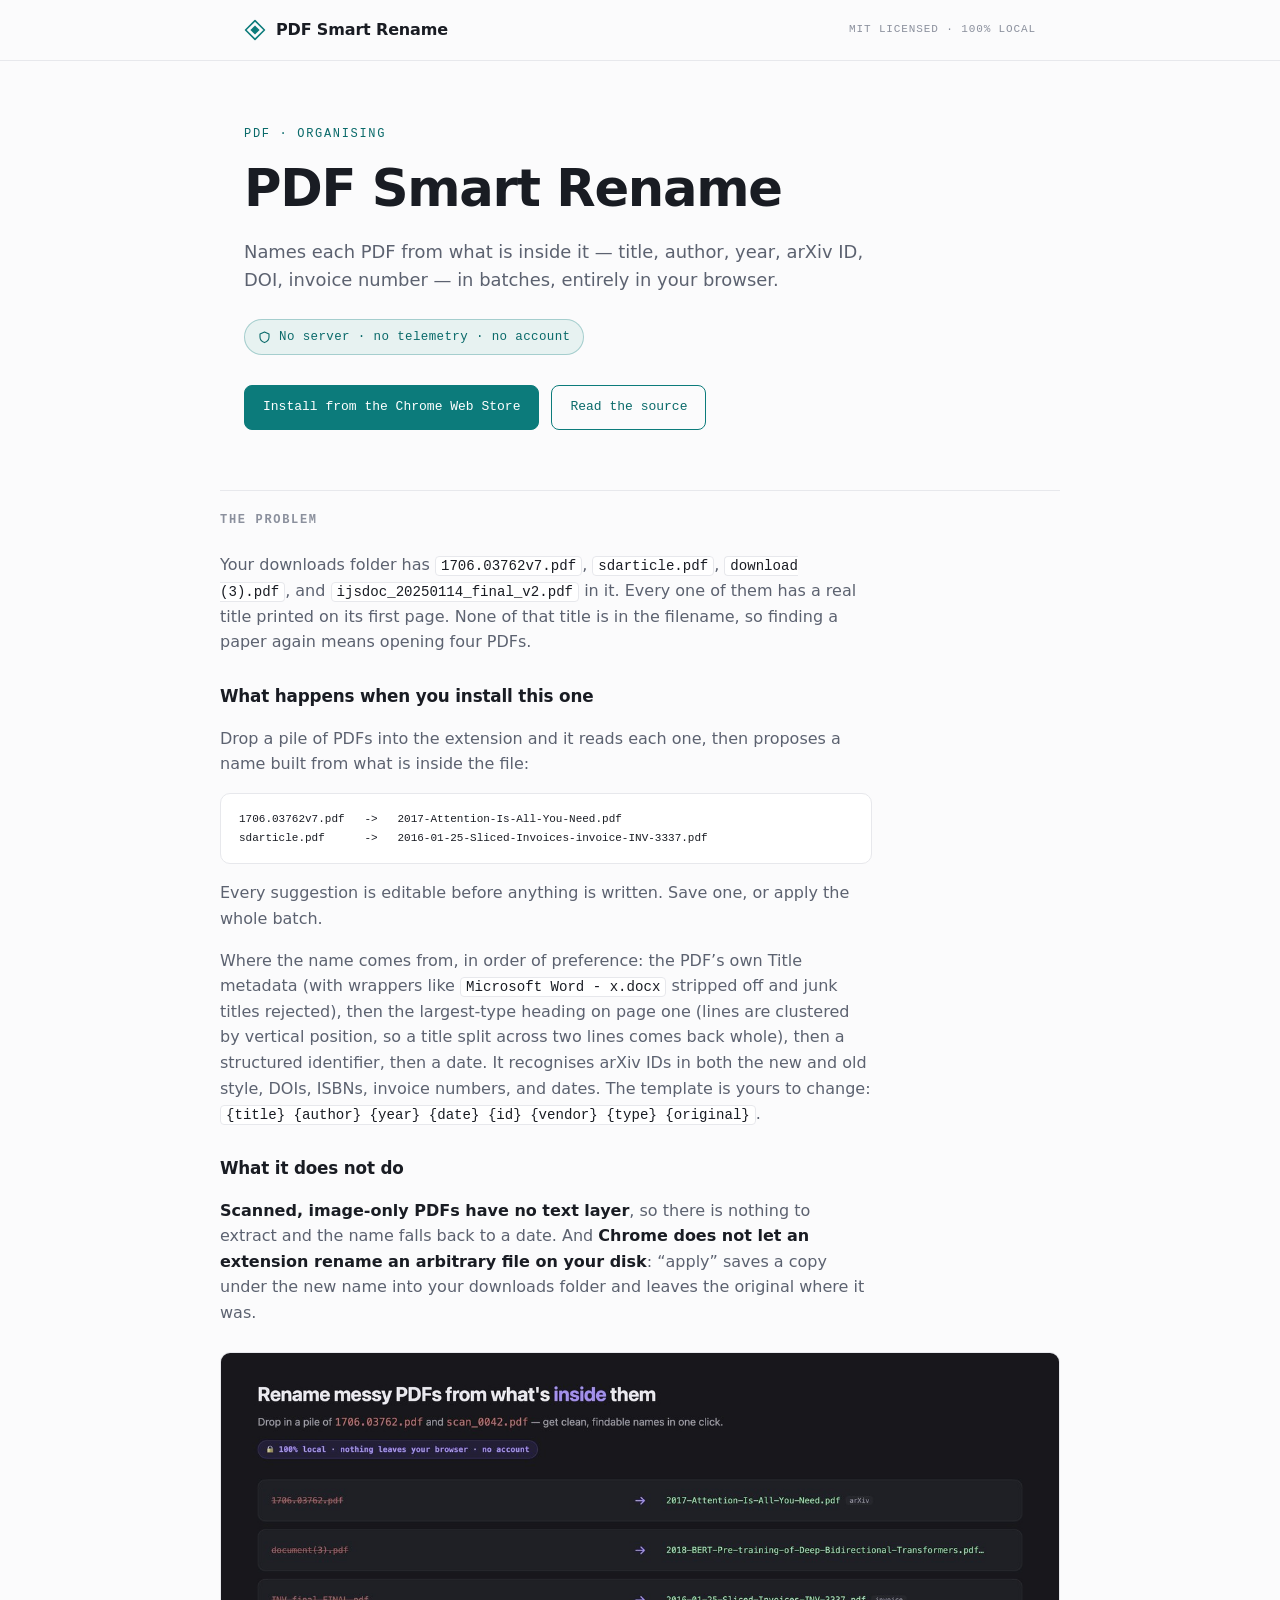
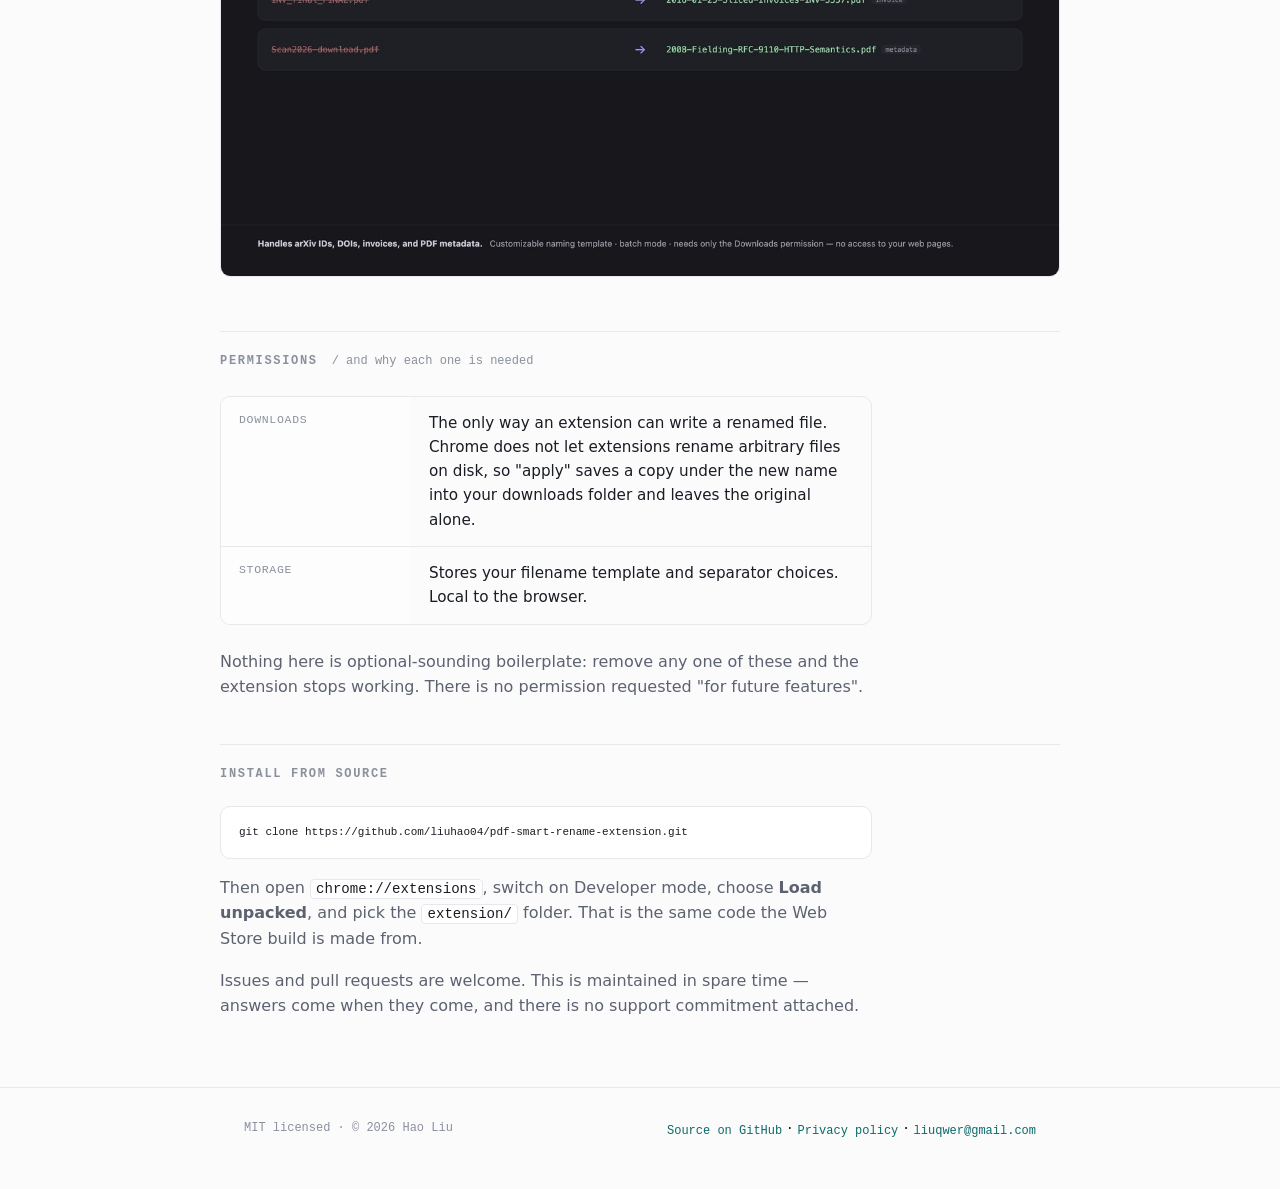
==== docs/index.html @ faa13aba "Initial public release under MIT Chrome extension source, README, MIT license, and the GitHub Pages " ====
<!DOCTYPE html>
<html lang="en">
<head>
<meta charset="utf-8">
<title>PDF Smart Rename</title>
<meta name="viewport" content="width=device-width, initial-scale=1">
<meta name="description" content="Names each PDF from what is inside it — title, author, year, arXiv ID, DOI, invoice number — in batches, entirely in your browser.">
<style>
  :root {
    --bg: #fbfbfc; --panel: #ffffff; --ink: #191c23; --muted: #5c6270;
    --faint: #8b909d; --line: #e7e8ec; --accent: #0c7b7b; --accent-ink: #0a6a6a;
    --accent-wash: #e7f2f1; --radius: 10px; --maxw: 840px;
    --mono: ui-monospace, "SF Mono", "SFMono-Regular", Menlo, Consolas, monospace;
    --sans: "SF Pro Text", -apple-system, "Segoe UI", Roboto, system-ui, sans-serif;
    --display: "SF Pro Display", -apple-system, "Segoe UI", Roboto, system-ui, sans-serif;
  }
  @media (prefers-color-scheme: dark) {
    :root { --bg:#0f1115; --panel:#161920; --ink:#e7e9ef; --muted:#9298a6;
      --faint:#6a7080; --line:#23262f; --accent:#38c6bd; --accent-ink:#4fd6cd; --accent-wash:#12302e; }
  }
  :root[data-theme="light"] { --bg:#fbfbfc; --panel:#ffffff; --ink:#191c23; --muted:#5c6270;
    --faint:#8b909d; --line:#e7e8ec; --accent:#0c7b7b; --accent-ink:#0a6a6a; --accent-wash:#e7f2f1; }
  :root[data-theme="dark"] { --bg:#0f1115; --panel:#161920; --ink:#e7e9ef; --muted:#9298a6;
    --faint:#6a7080; --line:#23262f; --accent:#38c6bd; --accent-ink:#4fd6cd; --accent-wash:#12302e; }
  * { box-sizing: border-box; }
  body { margin:0; background:var(--bg); color:var(--ink); font-family:var(--sans);
    font-size:16px; line-height:1.6; -webkit-font-smoothing:antialiased; }
  .wrap { max-width:var(--maxw); margin:0 auto; padding:0 24px; }
  a { color:var(--accent-ink); text-decoration:none; }
  a:hover { text-decoration:underline; }
  a:focus-visible { outline:2px solid var(--accent); outline-offset:3px; border-radius:3px; }
  header { border-bottom:1px solid var(--line); }
  .bar { display:flex; align-items:center; justify-content:space-between; min-height:60px; gap:16px; flex-wrap:wrap; }
  .mark { display:flex; align-items:center; gap:10px; font-weight:650; letter-spacing:-0.01em; }
  .mark svg { color:var(--accent); flex:none; }
  .tag { font-family:var(--mono); font-size:11px; letter-spacing:0.08em; text-transform:uppercase; color:var(--faint); }
  .hero { padding:64px 0 40px; }
  .eyebrow { font-family:var(--mono); font-size:12px; letter-spacing:0.14em; text-transform:uppercase; color:var(--accent-ink); margin:0 0 18px; }
  h1 { font-family:var(--display); font-weight:700; letter-spacing:-0.025em;
    font-size:clamp(2.1rem,5.5vw,3.2rem); line-height:1.05; margin:0; max-width:20ch; text-wrap:balance; }
  .lede { margin:22px 0 0; max-width:56ch; font-size:1.12rem; color:var(--muted); line-height:1.55; }
  .privacy-pill { display:inline-flex; align-items:center; gap:8px; margin-top:26px;
    font-family:var(--mono); font-size:12.5px; letter-spacing:0.03em; color:var(--accent-ink);
    background:var(--accent-wash); border:1px solid color-mix(in srgb, var(--accent) 30%, transparent);
    padding:7px 13px; border-radius:999px; }
  .cta { display:flex; gap:12px; flex-wrap:wrap; margin-top:30px; }
  .btn { display:inline-flex; align-items:center; gap:8px; font-family:var(--mono); font-size:13px;
    padding:11px 18px; border-radius:8px; border:1px solid var(--accent); color:var(--accent-ink); }
  .btn.primary { background:var(--accent); color:#fff; border-color:var(--accent); }
  @media (prefers-color-scheme: dark) { .btn.primary { color:#08201f; } }
  .btn:hover { text-decoration:none; filter:brightness(1.06); }
  section.blk { padding:20px 0 8px; }
  .sec-head { display:flex; align-items:baseline; gap:14px; margin:0 0 22px; border-top:1px solid var(--line); }
  .sec-head h2 { font-family:var(--mono); font-weight:600; font-size:12px; letter-spacing:0.14em;
    text-transform:uppercase; color:var(--faint); margin:20px 0 0; }
  .sec-head .count { font-family:var(--mono); font-size:12px; color:var(--faint); margin-top:20px; }
  p { color:var(--muted); }
  p strong, li strong { color:var(--ink); font-weight:600; }
  .body { max-width:64ch; }
  h3 { font-family:var(--display); font-size:1.05rem; letter-spacing:-0.01em; margin:28px 0 6px; color:var(--ink); }
  code { font-family:var(--mono); font-size:0.88em; background:var(--panel);
    border:1px solid var(--line); border-radius:4px; padding:1px 5px; color:var(--ink); }
  pre { font-family:var(--mono); font-size:12.5px; background:var(--panel); border:1px solid var(--line);
    border-radius:var(--radius); padding:16px 18px; overflow-x:auto; color:var(--ink); line-height:1.5; }
  pre code { background:none; border:none; padding:0; }
  .facts { margin:24px 0; border:1px solid var(--line); border-radius:var(--radius); overflow:hidden; }
  .facts dl { margin:0; }
  .facts .row { display:grid; grid-template-columns:190px 1fr; }
  .facts .row + .row { border-top:1px solid var(--line); }
  .facts dt { font-family:var(--mono); font-size:11.5px; letter-spacing:0.06em; text-transform:uppercase;
    color:var(--faint); padding:14px 18px; background:color-mix(in srgb, var(--bg) 60%, var(--panel)); margin:0; }
  .facts dd { margin:0; padding:14px 18px; color:var(--ink); font-size:0.95rem; }
  .facts dd b { color:var(--accent-ink); font-weight:600; }
  .facts dd code { font-size:0.85em; }
  figure { margin:26px 0; }
  figure img { max-width:100%; height:auto; display:block; border:1px solid var(--line); border-radius:var(--radius); }
  figcaption { font-family:var(--mono); font-size:11.5px; color:var(--faint); margin-top:8px; }
  ul { color:var(--muted); padding-left:22px; }
  li { margin:6px 0; }
  footer { border-top:1px solid var(--line); padding:28px 0 48px; margin-top:44px; }
  footer .row { display:flex; flex-wrap:wrap; gap:8px 20px; align-items:center; justify-content:space-between; }
  footer .meta, footer a { font-family:var(--mono); font-size:12px; }
  footer .meta { color:var(--faint); }
  @media (max-width:560px) {
    .hero { padding:44px 0 32px; }
    .facts .row { grid-template-columns:1fr; }
    .facts dt { padding-bottom:4px; }
    .facts dd { padding-top:4px; }
  }
  @media (prefers-reduced-motion: reduce) { * { transition:none !important; } }
</style>
</head>
<body>
<header>
  <div class="wrap bar">
    <div class="mark"><svg width="22" height="22" viewBox="0 0 22 22" fill="none" aria-hidden="true"><path d="M11 1.6 20.4 11 11 20.4 1.6 11 11 1.6Z" stroke="currentColor" stroke-width="1.6" stroke-linejoin="round"/><path d="M11 6.4 15.6 11 11 15.6 6.4 11 11 6.4Z" fill="currentColor"/></svg><span>PDF Smart Rename</span></div>
    <span class="tag">MIT licensed · 100% local</span>
  </div>
</header>

<main>
  <section class="hero">
    <div class="wrap">
      <p class="eyebrow">PDF · organising</p>
      <h1>PDF Smart Rename</h1>
      <p class="lede">Names each PDF from what is inside it — title, author, year, arXiv ID, DOI, invoice number — in batches, entirely in your browser.</p>
      <span class="privacy-pill">
        <svg width="13" height="13" viewBox="0 0 13 13" fill="none" aria-hidden="true"><path d="M6.5 1 2 3v3c0 2.8 1.9 4.6 4.5 5.6C9.1 10.6 11 8.8 11 6V3L6.5 1Z" stroke="currentColor" stroke-width="1.1" stroke-linejoin="round"/></svg>
        No server · no telemetry · no account
      </span>
      <div class="cta"><a class="btn primary" href="https://chromewebstore.google.com/detail/aihfigofjhloklmkibkbjpflhohmdpik">Install from the Chrome Web Store</a><a class="btn" href="https://github.com/liuhao04/pdf-smart-rename-extension">Read the source</a></div>
    </div>
  </section>

  <section class="blk wrap">
    <div class="sec-head"><h2>The problem</h2></div>
    <div class="body">
      <p>Your downloads folder has <code>1706.03762v7.pdf</code>, <code>sdarticle.pdf</code>, <code>download (3).pdf</code>, and <code>ijsdoc_20250114_final_v2.pdf</code> in it. Every one of them has a real title printed on its first page. None of that title is in the filename, so finding a paper again means opening four PDFs.</p>
      <h3>What happens when you install this one</h3>
      <p>Drop a pile of PDFs into the extension and it reads each one, then proposes a name built from what is inside the file:</p>
      <pre><code>1706.03762v7.pdf   -&gt;   2017-Attention-Is-All-You-Need.pdf
sdarticle.pdf      -&gt;   2016-01-25-Sliced-Invoices-invoice-INV-3337.pdf</code></pre>
      <p>Every suggestion is editable before anything is written. Save one, or apply the whole batch.</p>
      <p>Where the name comes from, in order of preference: the PDF’s own Title metadata (with wrappers like <code>Microsoft Word - x.docx</code> stripped off and junk titles rejected), then the largest-type heading on page one (lines are clustered by vertical position, so a title split across two lines comes back whole), then a structured identifier, then a date. It recognises arXiv IDs in both the new and old style, DOIs, ISBNs, invoice numbers, and dates. The template is yours to change: <code>{title} {author} {year} {date} {id} {vendor} {type} {original}</code>.</p>
      <h3>What it does not do</h3>
      <p><strong>Scanned, image-only PDFs have no text layer</strong>, so there is nothing to extract and the name falls back to a date. And <strong>Chrome does not let an extension rename an arbitrary file on your disk</strong>: “apply” saves a copy under the new name into your downloads folder and leaves the original where it was.</p>
    </div>
  <figure><img src="screenshots/shot-1.jpg" alt="PDF Smart Rename screenshot"></figure>
  </section>

  <section class="blk wrap">
    <div class="sec-head"><h2>Permissions</h2><span class="count">/ and why each one is needed</span></div>
    <div class="body">
      <div class="facts">
        <dl>
          <div class="row"><dt>downloads</dt><dd>The only way an extension can write a renamed file. Chrome does not let extensions rename arbitrary files on disk, so "apply" saves a copy under the new name into your downloads folder and leaves the original alone.</dd></div>
          <div class="row"><dt>storage</dt><dd>Stores your filename template and separator choices. Local to the browser.</dd></div>
        </dl>
      </div>
      <p>Nothing here is optional-sounding boilerplate: remove any one of these and the extension stops
      working. There is no permission requested "for future features".</p>
    </div>
  </section>

  <section class="blk wrap">
    <div class="sec-head"><h2>Install from source</h2></div>
    <div class="body">
      <pre><code>git clone https://github.com/liuhao04/pdf-smart-rename-extension.git</code></pre>
      <p>Then open <code>chrome://extensions</code>, switch on Developer mode, choose <b>Load unpacked</b>,
      and pick the <code>extension/</code> folder. That is the same code the Web Store build is made from.</p>
      <p>Issues and pull requests are welcome. This is maintained in spare time — answers come when they come,
      and there is no support commitment attached.</p>
    </div>
  </section>
</main>
<footer>
  <div class="wrap row">
    <span class="meta">MIT licensed · © 2026 Hao Liu</span>
    <span><a href="https://github.com/liuhao04/pdf-smart-rename-extension">Source on GitHub</a> · <a href="privacy.html">Privacy policy</a> · <a href="mailto:liuqwer@gmail.com">liuqwer@gmail.com</a></span>
  </div>
</footer>
</body>
</html>
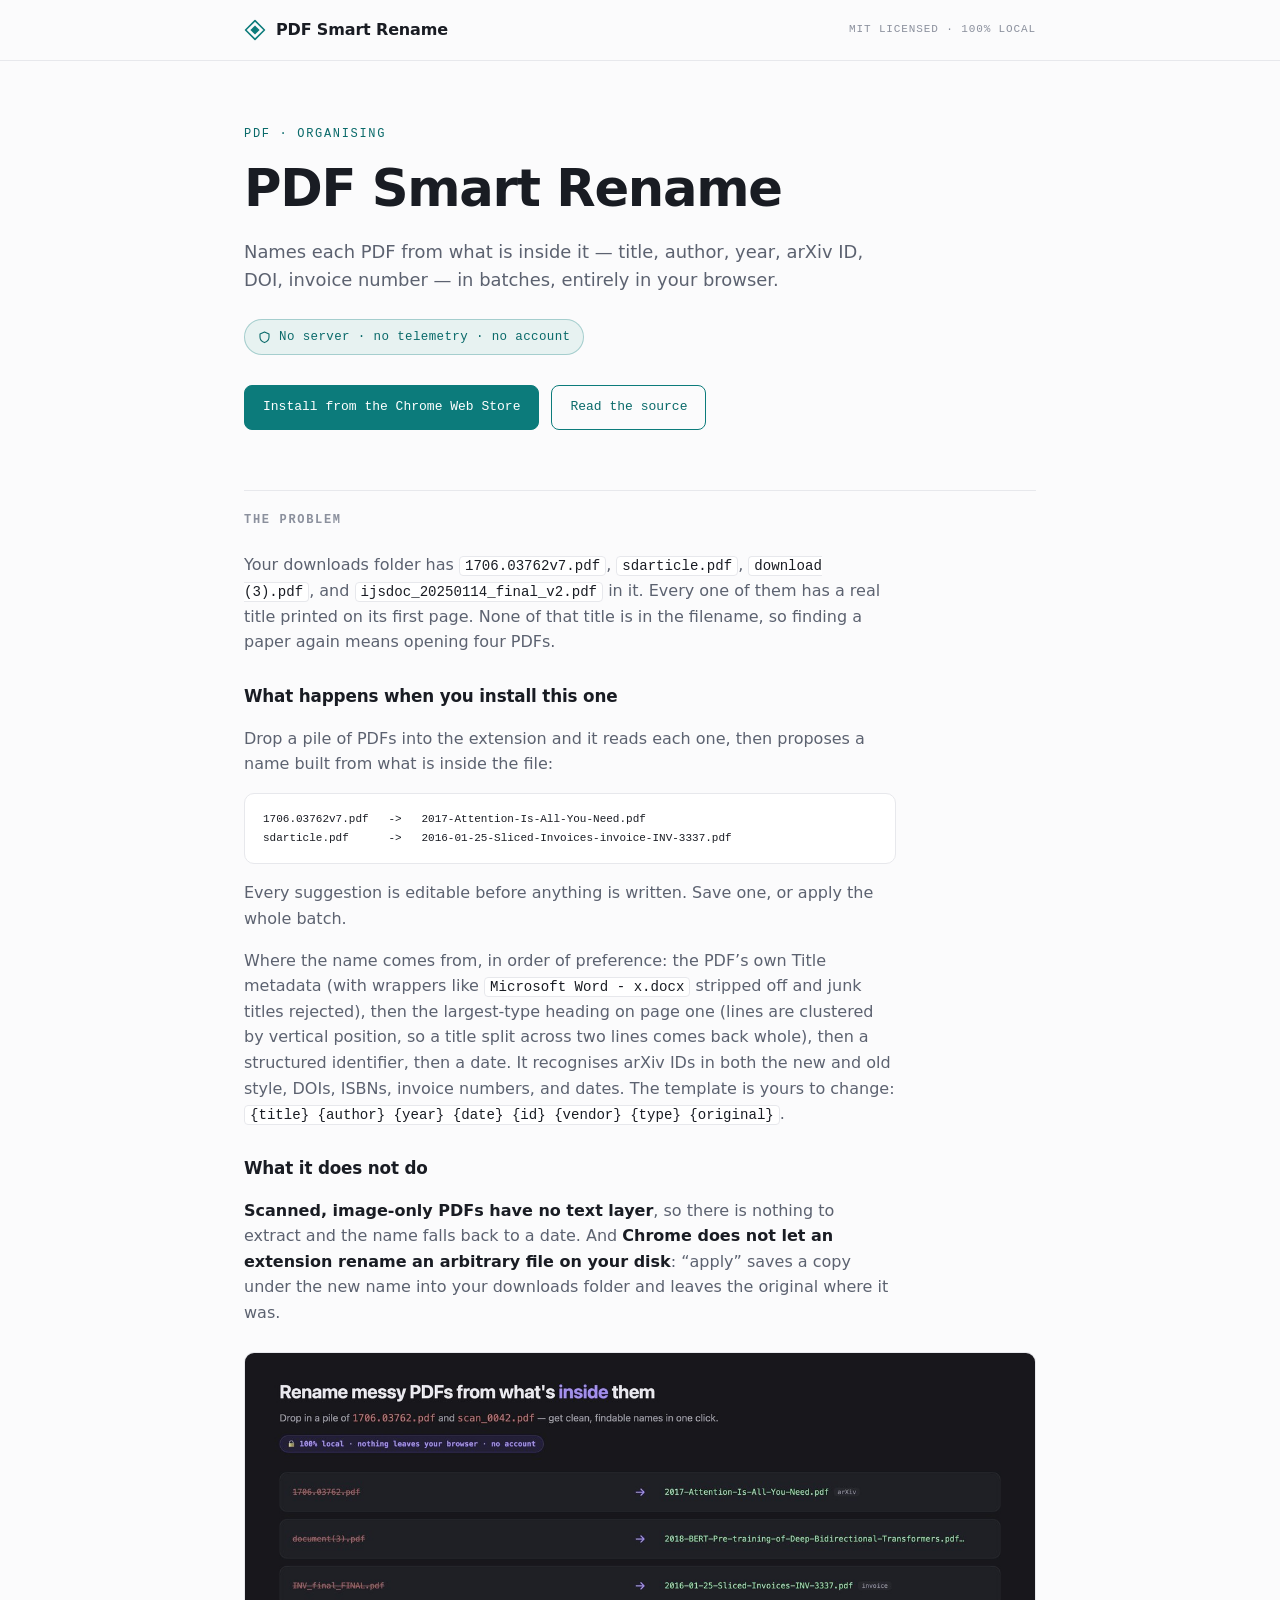
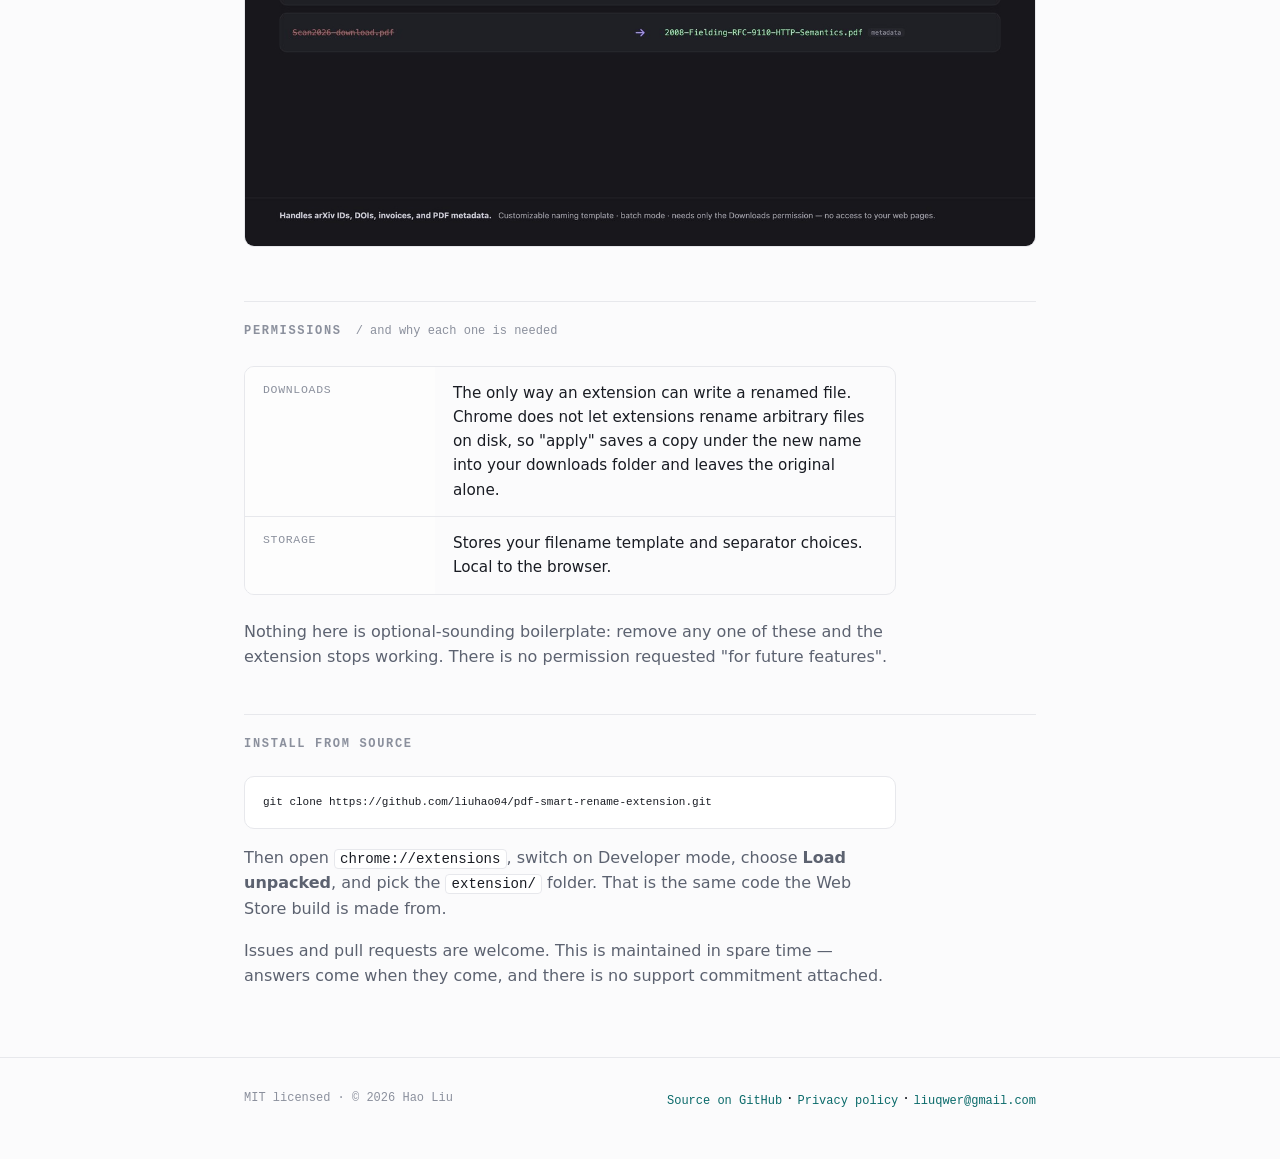
==== commit a0d477db: "Fix page alignment: section.blk was resetting the wrap's horizontal padding" ====
--- a/docs/index.html
+++ b/docs/index.html
@@ -49,7 +49,7 @@
   .btn.primary { background:var(--accent); color:#fff; border-color:var(--accent); }
   @media (prefers-color-scheme: dark) { .btn.primary { color:#08201f; } }
   .btn:hover { text-decoration:none; filter:brightness(1.06); }
-  section.blk { padding:20px 0 8px; }
+  section.blk { padding-top:20px; padding-bottom:8px; }
   .sec-head { display:flex; align-items:baseline; gap:14px; margin:0 0 22px; border-top:1px solid var(--line); }
   .sec-head h2 { font-family:var(--mono); font-weight:600; font-size:12px; letter-spacing:0.14em;
     text-transform:uppercase; color:var(--faint); margin:20px 0 0; }
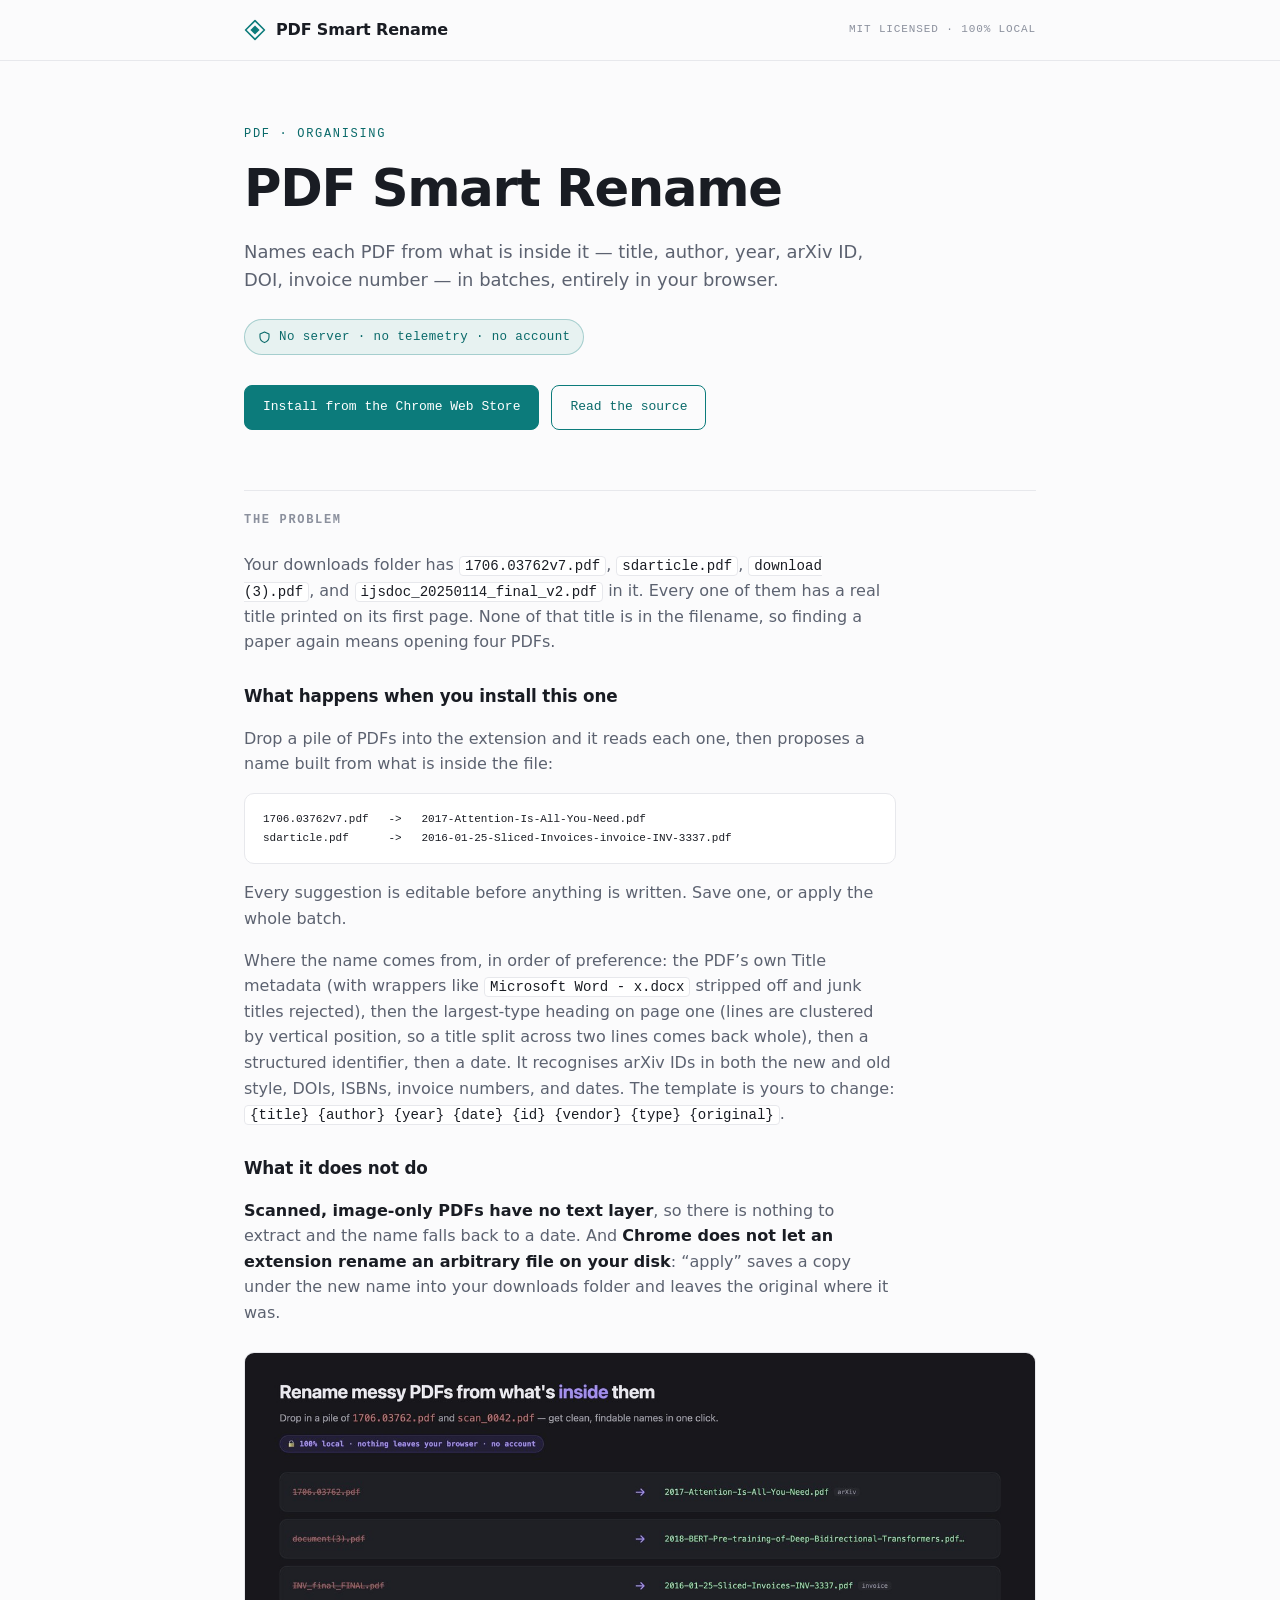
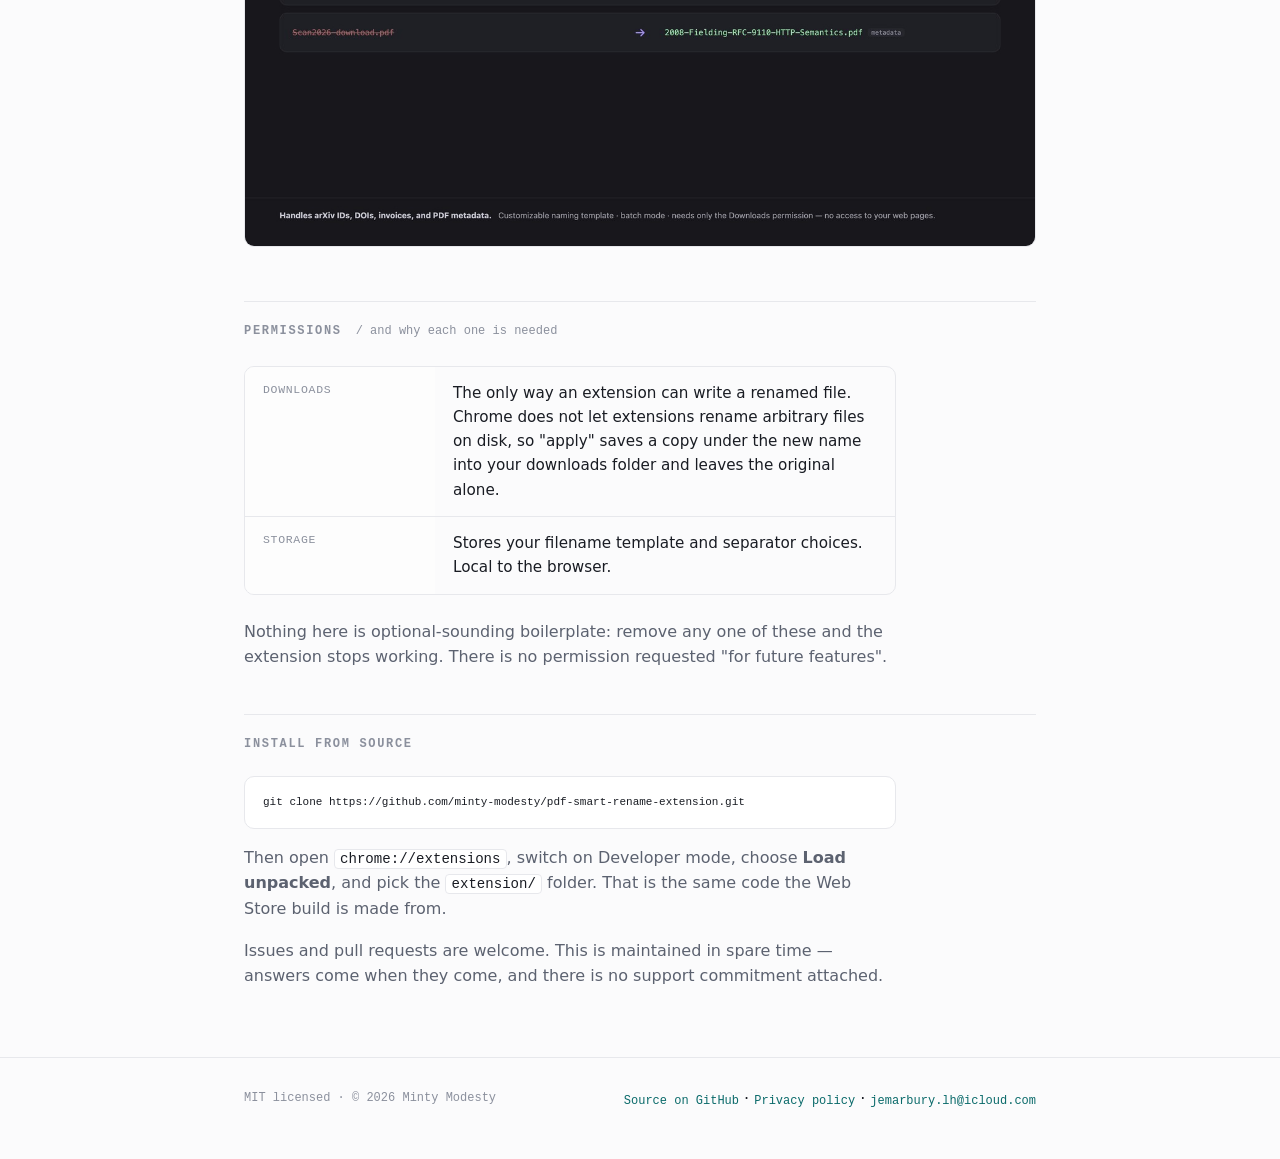
==== commit ca944740: "identity: move self-links to minty-modesty org/Pages, drop owner real name and personal gmail - gith" ====
--- a/docs/index.html
+++ b/docs/index.html
@@ -108,7 +108,7 @@
         <svg width="13" height="13" viewBox="0 0 13 13" fill="none" aria-hidden="true"><path d="M6.5 1 2 3v3c0 2.8 1.9 4.6 4.5 5.6C9.1 10.6 11 8.8 11 6V3L6.5 1Z" stroke="currentColor" stroke-width="1.1" stroke-linejoin="round"/></svg>
         No server · no telemetry · no account
       </span>
-      <div class="cta"><a class="btn primary" href="https://chromewebstore.google.com/detail/aihfigofjhloklmkibkbjpflhohmdpik">Install from the Chrome Web Store</a><a class="btn" href="https://github.com/liuhao04/pdf-smart-rename-extension">Read the source</a></div>
+      <div class="cta"><a class="btn primary" href="https://chromewebstore.google.com/detail/aihfigofjhloklmkibkbjpflhohmdpik">Install from the Chrome Web Store</a><a class="btn" href="https://github.com/minty-modesty/pdf-smart-rename-extension">Read the source</a></div>
     </div>
   </section>
 
@@ -145,7 +145,7 @@
   <section class="blk wrap">
     <div class="sec-head"><h2>Install from source</h2></div>
     <div class="body">
-      <pre><code>git clone https://github.com/liuhao04/pdf-smart-rename-extension.git</code></pre>
+      <pre><code>git clone https://github.com/minty-modesty/pdf-smart-rename-extension.git</code></pre>
       <p>Then open <code>chrome://extensions</code>, switch on Developer mode, choose <b>Load unpacked</b>,
       and pick the <code>extension/</code> folder. That is the same code the Web Store build is made from.</p>
       <p>Issues and pull requests are welcome. This is maintained in spare time — answers come when they come,
@@ -155,8 +155,8 @@
 </main>
 <footer>
   <div class="wrap row">
-    <span class="meta">MIT licensed · © 2026 Hao Liu</span>
-    <span><a href="https://github.com/liuhao04/pdf-smart-rename-extension">Source on GitHub</a> · <a href="privacy.html">Privacy policy</a> · <a href="mailto:liuqwer@gmail.com">liuqwer@gmail.com</a></span>
+    <span class="meta">MIT licensed · © 2026 Minty Modesty</span>
+    <span><a href="https://github.com/minty-modesty/pdf-smart-rename-extension">Source on GitHub</a> · <a href="privacy.html">Privacy policy</a> · <a href="mailto:jemarbury.lh@icloud.com">jemarbury.lh@icloud.com</a></span>
   </div>
 </footer>
 </body>
